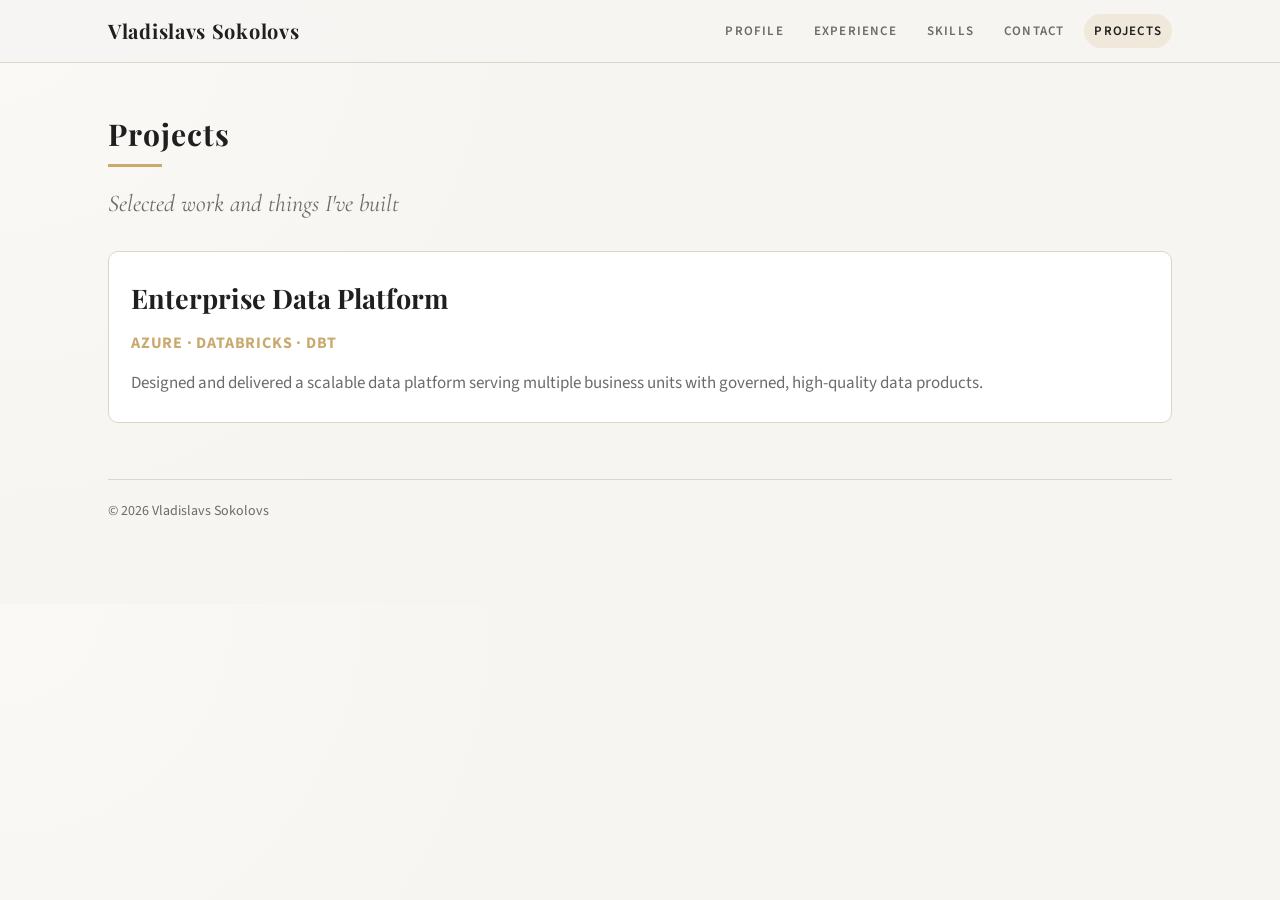
==== projects.html @ 94d73620 "Recreating navigation via top-bar" ====
<!DOCTYPE html>
<html lang="en">
<head>
<meta charset="UTF-8">
<meta name="viewport" content="width=device-width, initial-scale=1.0">
<title>Projects</title>
<link rel="preconnect" href="https://fonts.googleapis.com">
<link href="https://fonts.googleapis.com/css2?family=Playfair+Display:ital,wght@0,400;0,600;0,700;0,800;1,400&family=Source+Sans+3:ital,wght@0,300;0,400;0,500;0,600;0,700;1,400&family=Cormorant+Garamond:ital,wght@0,400;0,500;0,600;0,700;1,400&display=swap" rel="stylesheet">
<link rel="stylesheet" href="styles.css">
</head>
<body data-page="projects">
<header class="topbar">
  <div class="topbar-inner">
    <a class="brand" href="index.html" id="topName"></a>
    <nav class="topbar-nav">
      <a href="index.html#profile" class="top-link">Profile</a>
      <a href="index.html#experience" class="top-link">Experience</a>
      <a href="index.html#skills" class="top-link">Skills</a>
      <a href="index.html#contact" class="top-link">Contact</a>
      <a href="projects.html" class="top-link active">Projects</a>
    </nav>
  </div>
</header>

<main class="page-shell">
  <section id="projects">
    <h2 class="section-heading">Projects</h2>
    <p class="section-subtitle">Selected work and things I've built</p>
    <div class="projects-grid" id="projectsGrid"></div>
  </section>

  <footer class="site-footer">
    <span>&copy; <span id="footerYear"></span> <span id="footerName"></span></span>
  </footer>
</main>

<script src="app.js"></script>
</body>
</html>
---- styles.css ----
*, *::before, *::after { margin: 0; padding: 0; box-sizing: border-box; }

:root {
  --main-bg: #f7f5f2;
  --card-bg: #ffffff;
  --main-text: #2c2c2c;
  --muted: #6b6b6b;
  --heading-color: #1f1f1f;
  --accent: #c9a96e;
  --accent-hover: #b89350;
  --border: #ddd5ca;
  --topbar-bg: rgba(247, 245, 242, 0.92);
  --font-display: 'Playfair Display', Georgia, serif;
  --font-body: 'Source Sans 3', 'Segoe UI', sans-serif;
  --font-accent: 'Cormorant Garamond', Georgia, serif;
}

html { scroll-behavior: smooth; }

body {
  font-family: var(--font-body);
  background: radial-gradient(circle at 0% 0%, #fbf9f5 0%, var(--main-bg) 42%);
  color: var(--main-text);
  line-height: 1.7;
  font-size: 16px;
}

.topbar {
  position: sticky;
  top: 0;
  z-index: 20;
  backdrop-filter: blur(8px);
  background: var(--topbar-bg);
  border-bottom: 1px solid var(--border);
}

.topbar-inner {
  max-width: 1120px;
  margin: 0 auto;
  padding: 14px 28px;
  display: flex;
  align-items: center;
  justify-content: space-between;
  gap: 18px;
}

.brand {
  font-family: var(--font-display);
  font-size: 20px;
  font-weight: 700;
  letter-spacing: 0.7px;
  color: var(--heading-color);
  text-decoration: none;
  white-space: nowrap;
}

.topbar-nav {
  display: flex;
  flex-wrap: wrap;
  gap: 10px;
}

.top-link {
  text-decoration: none;
  color: var(--muted);
  font-size: 13px;
  font-weight: 600;
  text-transform: uppercase;
  letter-spacing: 1.2px;
  padding: 6px 10px;
  border-radius: 999px;
  transition: all 0.2s ease;
}

.top-link:hover,
.top-link.active {
  color: var(--heading-color);
  background: #efe8db;
}

.page-shell {
  max-width: 1120px;
  margin: 0 auto;
  padding: 46px 28px 80px;
}

section { margin-bottom: 56px; }

.section-heading {
  font-family: var(--font-display);
  font-size: 30px;
  color: var(--heading-color);
  letter-spacing: 1px;
  margin-bottom: 8px;
  position: relative;
  display: inline-block;
}

.section-heading::after {
  content: '';
  position: absolute;
  left: 0;
  bottom: -7px;
  width: 54px;
  height: 3px;
  background: var(--accent);
}

.section-subtitle {
  margin-top: 16px;
  margin-bottom: 26px;
  font-family: var(--font-accent);
  font-style: italic;
  font-size: 24px;
  color: var(--muted);
}

.intro-card {
  display: grid;
  grid-template-columns: 230px 1fr;
  gap: 28px;
  background: linear-gradient(140deg, #f1ece4 0%, #faf8f4 55%);
  border: 1px solid var(--border);
  border-radius: 14px;
  padding: 28px;
}

.intro-photo-wrap {
  display: flex;
  align-items: center;
  justify-content: center;
}

.photo-frame {
  width: 190px;
  height: 190px;
  border-radius: 50%;
  border: 3px solid var(--accent);
  overflow: hidden;
  box-shadow: 0 8px 24px rgba(0,0,0,0.14);
  background: #333;
}

.photo-img {
  width: 130%;
  height: 130%;
  object-fit: cover;
  object-position: 60% 15%;
  -webkit-filter: grayscale(1) saturate(0) contrast(1.06);
  filter: grayscale(1) saturate(0) contrast(1.06);
}

.hero-name {
  font-family: var(--font-display);
  font-size: 38px;
  line-height: 1.15;
  color: var(--heading-color);
  margin-bottom: 5px;
}

.hero-title {
  font-family: var(--font-accent);
  font-style: italic;
  font-size: 30px;
  color: var(--muted);
  margin-bottom: 16px;
}

.profile-text {
  font-size: 18px;
  max-width: 800px;
}

.timeline { position: relative; padding-left: 28px; }
.timeline::before {
  content: '';
  position: absolute;
  left: 6px;
  top: 6px;
  bottom: 0;
  width: 2px;
  background: var(--border);
}

.timeline-item { position: relative; margin-bottom: 34px; }
.timeline-item::before {
  content: '';
  position: absolute;
  left: -28px;
  top: 6px;
  width: 14px;
  height: 14px;
  border-radius: 50%;
  border: 3px solid var(--accent);
  background: var(--main-bg);
}

.timeline-date {
  color: var(--accent);
  font-family: var(--font-accent);
  font-size: 23px;
  font-weight: 600;
}

.timeline-company {
  font-family: var(--font-display);
  color: var(--heading-color);
  font-size: 36px;
  margin-top: 2px;
}

.timeline-role {
  font-family: var(--font-accent);
  color: var(--muted);
  font-style: italic;
  font-size: 22px;
  margin-bottom: 8px;
}

.timeline-desc { font-size: 17px; }

.skills-cloud {
  display: flex;
  flex-wrap: wrap;
  gap: 10px;
}

.skill-tag {
  display: inline-block;
  padding: 8px 14px;
  border: 1px solid var(--border);
  border-radius: 999px;
  font-size: 13px;
  color: #4b4b4b;
  background: #fff;
  transition: all 0.2s;
}

.skill-tag:hover {
  border-color: var(--accent);
  color: var(--accent-hover);
  transform: translateY(-1px);
}

.contact-grid {
  display: grid;
  grid-template-columns: repeat(auto-fit, minmax(250px, 1fr));
  gap: 14px;
}

.contact-item {
  border: 1px solid var(--border);
  background: #fff;
  border-radius: 10px;
  padding: 14px 16px;
  display: flex;
  align-items: center;
  gap: 10px;
  word-break: break-all;
}

.contact-item svg {
  width: 16px;
  height: 16px;
  fill: var(--accent);
  flex-shrink: 0;
}

.contact-item a {
  color: var(--main-text);
  text-decoration: none;
}

.contact-item a:hover { color: var(--accent-hover); }

.projects-grid {
  display: grid;
  grid-template-columns: repeat(auto-fit, minmax(300px, 1fr));
  gap: 22px;
}

.project-card {
  background: var(--card-bg);
  border: 1px solid var(--border);
  border-radius: 10px;
  padding: 24px 22px;
  transition: all 0.25s ease;
  position: relative;
  overflow: hidden;
}

.project-card::before {
  content: '';
  position: absolute;
  top: 0;
  left: 0;
  width: 100%;
  height: 3px;
  background: var(--accent);
  transform: scaleX(0);
  transform-origin: left;
  transition: transform 0.25s ease;
}

.project-card:hover {
  box-shadow: 0 8px 28px rgba(0,0,0,0.08);
  transform: translateY(-2px);
}

.project-card:hover::before { transform: scaleX(1); }

.project-card h3 {
  font-family: var(--font-display);
  font-size: 27px;
  color: var(--heading-color);
  margin-bottom: 8px;
}

.project-tech {
  font-size: 16px;
  font-weight: 700;
  letter-spacing: 0.8px;
  text-transform: uppercase;
  color: var(--accent);
  margin-bottom: 12px;
}

.project-card p {
  color: var(--muted);
  font-size: 17px;
}

.project-link {
  display: inline-block;
  margin-top: 12px;
  color: var(--accent);
  text-decoration: none;
  font-weight: 700;
}

.project-link:hover { color: var(--accent-hover); }

.empty-state {
  grid-column: 1 / -1;
  text-align: center;
  padding: 46px 20px;
  color: var(--muted);
  font-style: italic;
  font-family: var(--font-accent);
  font-size: 24px;
}

.site-footer {
  border-top: 1px solid var(--border);
  padding-top: 20px;
  color: var(--muted);
  font-size: 14px;
}

@media (max-width: 920px) {
  .topbar-inner,
  .page-shell { padding-left: 18px; padding-right: 18px; }

  .intro-card {
    grid-template-columns: 1fr;
    text-align: center;
  }

  .intro-photo-wrap { margin-bottom: 4px; }

  .hero-name { font-size: 30px; }
  .hero-title { font-size: 24px; }
  .section-heading { font-size: 28px; }
  .section-subtitle { font-size: 20px; }
  .timeline-company { font-size: 30px; }
  .timeline-role { font-size: 20px; }
  .timeline-date { font-size: 21px; }
}
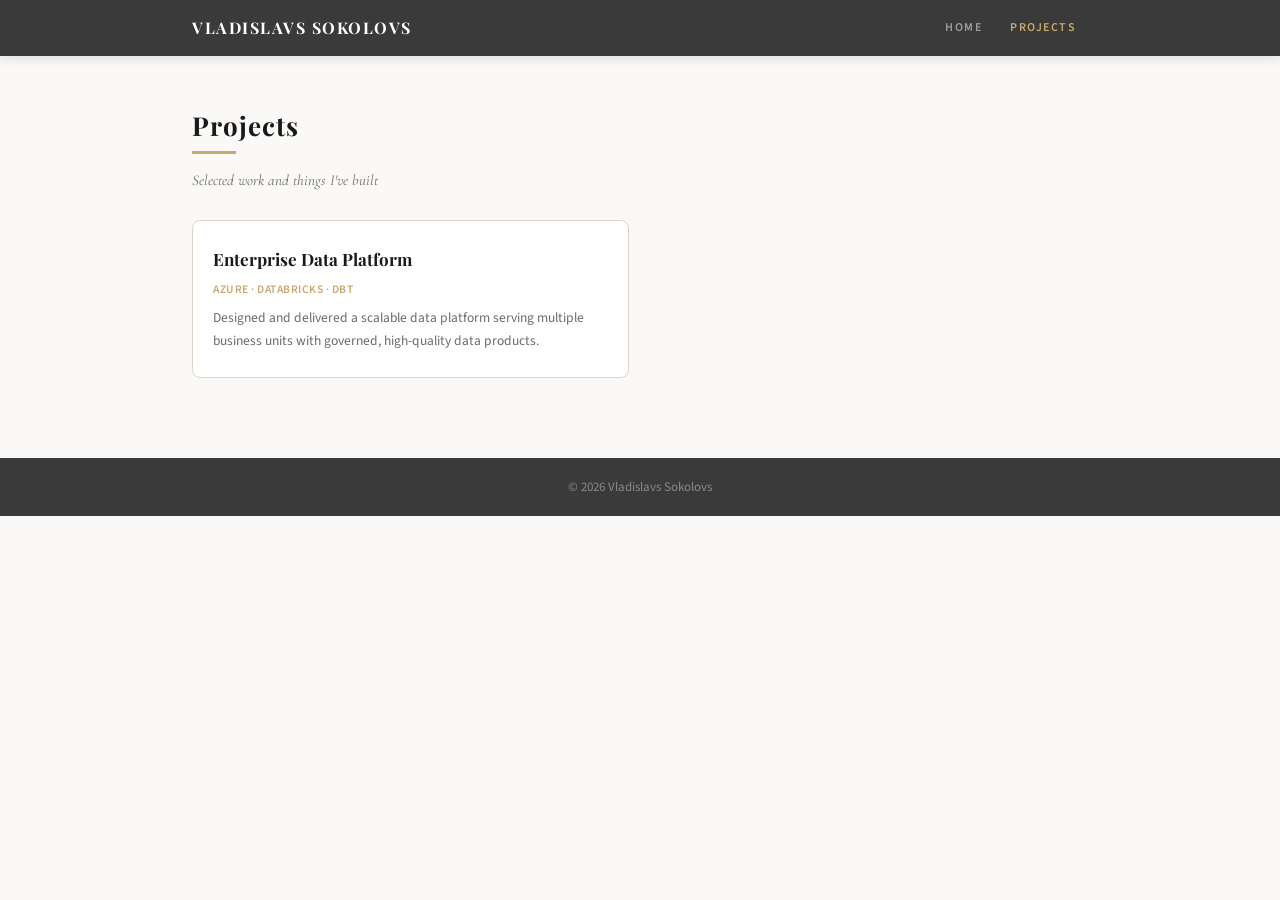
==== commit 07b2de75: "Refactoring" ====
--- a/projects.html
+++ b/projects.html
@@ -8,31 +8,27 @@
 <link href="https://fonts.googleapis.com/css2?family=Playfair+Display:ital,wght@0,400;0,600;0,700;0,800;1,400&family=Source+Sans+3:ital,wght@0,300;0,400;0,500;0,600;0,700;1,400&family=Cormorant+Garamond:ital,wght@0,400;0,500;0,600;0,700;1,400&display=swap" rel="stylesheet">
 <link rel="stylesheet" href="styles.css">
 </head>
-<body data-page="projects">
-<header class="topbar">
-  <div class="topbar-inner">
-    <a class="brand" href="index.html" id="topName"></a>
-    <nav class="topbar-nav">
-      <a href="index.html#profile" class="top-link">Profile</a>
-      <a href="index.html#experience" class="top-link">Experience</a>
-      <a href="index.html#skills" class="top-link">Skills</a>
-      <a href="index.html#contact" class="top-link">Contact</a>
-      <a href="projects.html" class="top-link active">Projects</a>
+<body>
+
+<header class="projects-topbar">
+  <div class="projects-topbar-inner">
+    <a class="projects-brand" href="index.html" id="projectsBrand"></a>
+    <nav class="projects-nav">
+      <a href="index.html">Home</a>
+      <a href="projects.html" class="active">Projects</a>
     </nav>
   </div>
 </header>
 
-<main class="page-shell">
-  <section id="projects">
-    <h2 class="section-heading">Projects</h2>
-    <p class="section-subtitle">Selected work and things I've built</p>
-    <div class="projects-grid" id="projectsGrid"></div>
-  </section>
+<main class="projects-page-content">
+  <h2 class="section-heading">Projects</h2>
+  <p class="section-subtitle">Selected work and things I've built</p>
+  <div class="projects-grid" id="projectsGrid"></div>
+</main>
 
-  <footer class="site-footer">
-    <span>&copy; <span id="footerYear"></span> <span id="footerName"></span></span>
-  </footer>
-</main>
+<footer class="projects-footer">
+  <span>&copy; <span id="footerYear"></span> <span id="footerName"></span></span>
+</footer>
 
 <script src="app.js"></script>
 </body>
--- a/styles.css
+++ b/styles.css
@@ -1,15 +1,19 @@
 *, *::before, *::after { margin: 0; padding: 0; box-sizing: border-box; }
 
 :root {
-  --main-bg: #f7f5f2;
+  --sidebar-bg: #3a3a3a;
+  --sidebar-dark: #2e2e2e;
+  --sidebar-text: #e8e4df;
+  --sidebar-accent: #c9a96e;
+  --main-bg: #faf9f7;
+  --main-text: #2d2d2d;
+  --heading-color: #1a1a1a;
+  --muted: #6b6b6b;
+  --border: #ddd5ca;
   --card-bg: #ffffff;
-  --main-text: #2c2c2c;
-  --muted: #6b6b6b;
-  --heading-color: #1f1f1f;
   --accent: #c9a96e;
-  --accent-hover: #b89350;
-  --border: #ddd5ca;
-  --topbar-bg: rgba(247, 245, 242, 0.92);
+  --accent-hover: #b8944f;
+  --sidebar-width: 300px;
   --font-display: 'Playfair Display', Georgia, serif;
   --font-body: 'Source Sans 3', 'Segoe UI', sans-serif;
   --font-accent: 'Cormorant Garamond', Georgia, serif;
@@ -19,360 +23,239 @@
 
 body {
   font-family: var(--font-body);
-  background: radial-gradient(circle at 0% 0%, #fbf9f5 0%, var(--main-bg) 42%);
+  background: var(--main-bg);
   color: var(--main-text);
   line-height: 1.7;
   font-size: 16px;
 }
 
-.topbar {
-  position: sticky;
-  top: 0;
-  z-index: 20;
-  backdrop-filter: blur(8px);
-  background: var(--topbar-bg);
-  border-bottom: 1px solid var(--border);
-}
-
-.topbar-inner {
-  max-width: 1120px;
-  margin: 0 auto;
-  padding: 14px 28px;
+.site-wrapper { display: flex; min-height: 100vh; }
+
+/* ===== SIDEBAR ===== */
+.sidebar {
+  width: var(--sidebar-width);
+  min-height: 100vh;
+  background: var(--sidebar-bg);
+  color: var(--sidebar-text);
   display: flex;
-  align-items: center;
-  justify-content: space-between;
-  gap: 18px;
-}
-
-.brand {
-  font-family: var(--font-display);
-  font-size: 20px;
-  font-weight: 700;
-  letter-spacing: 0.7px;
-  color: var(--heading-color);
-  text-decoration: none;
-  white-space: nowrap;
-}
-
-.topbar-nav {
-  display: flex;
-  flex-wrap: wrap;
-  gap: 10px;
-}
-
-.top-link {
-  text-decoration: none;
-  color: var(--muted);
-  font-size: 13px;
-  font-weight: 600;
-  text-transform: uppercase;
-  letter-spacing: 1.2px;
-  padding: 6px 10px;
-  border-radius: 999px;
-  transition: all 0.2s ease;
-}
-
-.top-link:hover,
-.top-link.active {
-  color: var(--heading-color);
-  background: #efe8db;
-}
-
-.page-shell {
-  max-width: 1120px;
-  margin: 0 auto;
-  padding: 46px 28px 80px;
-}
-
-section { margin-bottom: 56px; }
-
-.section-heading {
-  font-family: var(--font-display);
-  font-size: 30px;
-  color: var(--heading-color);
-  letter-spacing: 1px;
-  margin-bottom: 8px;
-  position: relative;
-  display: inline-block;
-}
-
-.section-heading::after {
-  content: '';
-  position: absolute;
-  left: 0;
-  bottom: -7px;
-  width: 54px;
-  height: 3px;
-  background: var(--accent);
-}
-
-.section-subtitle {
-  margin-top: 16px;
-  margin-bottom: 26px;
-  font-family: var(--font-accent);
-  font-style: italic;
-  font-size: 24px;
-  color: var(--muted);
-}
-
-.intro-card {
-  display: grid;
-  grid-template-columns: 230px 1fr;
-  gap: 28px;
-  background: linear-gradient(140deg, #f1ece4 0%, #faf8f4 55%);
-  border: 1px solid var(--border);
-  border-radius: 14px;
-  padding: 28px;
-}
-
-.intro-photo-wrap {
-  display: flex;
-  align-items: center;
-  justify-content: center;
-}
+  flex-direction: column;
+  flex-shrink: 0;
+}
+.sidebar-inner { padding: 44px 28px 24px; flex: 1; }
 
 .photo-frame {
-  width: 190px;
-  height: 190px;
+  width: 150px; height: 150px;
   border-radius: 50%;
-  border: 3px solid var(--accent);
+  border: 3px solid var(--sidebar-accent);
   overflow: hidden;
-  box-shadow: 0 8px 24px rgba(0,0,0,0.14);
-  background: #333;
-}
-
-.photo-img {
-  width: 130%;
-  height: 130%;
+  margin: 0 auto 22px;
+  background: #555;
+  display: flex; align-items: center; justify-content: center;
+  box-shadow: 0 4px 24px rgba(0,0,0,0.3);
+}
+.photo-frame .photo-img {
+  width: 130%; height: 130%;
   object-fit: cover;
   object-position: 60% 15%;
   -webkit-filter: grayscale(1) saturate(0) contrast(1.06);
   filter: grayscale(1) saturate(0) contrast(1.06);
 }
-
-.hero-name {
-  font-family: var(--font-display);
-  font-size: 38px;
-  line-height: 1.15;
-  color: var(--heading-color);
-  margin-bottom: 5px;
-}
-
-.hero-title {
+.photo-frame .initials {
+  font-family: var(--font-display);
+  font-size: 44px;
+  color: var(--sidebar-accent);
+  letter-spacing: 2px;
+  display: none;
+}
+
+.sidebar-name {
+  font-family: var(--font-display);
+  font-size: 18px; font-weight: 700;
+  text-align: center; letter-spacing: 2px;
+  text-transform: uppercase; margin-bottom: 4px; color: #fff;
+}
+.sidebar-title {
   font-family: var(--font-accent);
-  font-style: italic;
-  font-size: 30px;
-  color: var(--muted);
-  margin-bottom: 16px;
-}
-
-.profile-text {
-  font-size: 18px;
-  max-width: 800px;
-}
-
+  font-size: 14px; text-align: center;
+  color: var(--sidebar-accent);
+  font-style: italic; margin-bottom: 32px;
+}
+
+.sidebar-section { margin-bottom: 26px; }
+.sidebar-section-label {
+  font-family: var(--font-display);
+  font-size: 11px; letter-spacing: 3.5px;
+  text-transform: uppercase; color: var(--sidebar-accent);
+  margin-bottom: 12px; padding-bottom: 7px;
+  border-bottom: 1px solid rgba(255,255,255,0.1);
+}
+
+.contact-item {
+  display: flex; align-items: center; gap: 10px;
+  margin-bottom: 9px; font-size: 13px; word-break: break-all;
+}
+.contact-item svg { width: 14px; height: 14px; fill: var(--sidebar-accent); flex-shrink: 0; }
+.contact-item a { color: var(--sidebar-text); text-decoration: none; transition: color 0.2s; }
+.contact-item a:hover { color: var(--sidebar-accent); }
+
+.edu-item { margin-bottom: 14px; }
+.edu-school { font-weight: 600; font-size: 13px; color: #fff; }
+.edu-degree { font-size: 12px; color: rgba(255,255,255,0.65); font-style: italic; }
+.edu-year { font-size: 11px; color: var(--sidebar-accent); margin-top: 1px; }
+
+.skill-tag {
+  display: inline-block; padding: 3px 10px;
+  border: 1px solid rgba(255,255,255,0.18);
+  border-radius: 20px; font-size: 11px;
+  margin: 0 5px 6px 0; color: rgba(255,255,255,0.8);
+  transition: all 0.25s;
+}
+.skill-tag:hover { border-color: var(--sidebar-accent); color: var(--sidebar-accent); }
+
+.lang-item { margin-bottom: 10px; }
+.lang-name { font-size: 12px; margin-bottom: 4px; color: rgba(255,255,255,0.8); }
+.lang-bar-track { height: 3px; background: rgba(255,255,255,0.08); border-radius: 2px; overflow: hidden; }
+.lang-bar-fill { height: 100%; background: var(--sidebar-accent); border-radius: 2px; transition: width 0.8s ease; }
+
+.sidebar-nav {
+  background: var(--sidebar-dark); padding: 16px 28px;
+}
+.sidebar-nav a {
+  display: block; color: rgba(255,255,255,0.5);
+  text-decoration: none; font-size: 12px;
+  letter-spacing: 2px; text-transform: uppercase;
+  padding: 6px 0; transition: all 0.25s; font-weight: 500;
+}
+.sidebar-nav a:hover, .sidebar-nav a.active { color: var(--sidebar-accent); padding-left: 8px; }
+
+/* ===== MAIN CONTENT ===== */
+.main-content { flex: 1; min-height: 100vh; }
+.content-area { max-width: 780px; padding: 56px 52px 80px; }
+
+.section-heading {
+  font-family: var(--font-display);
+  font-size: 26px; font-weight: 700;
+  color: var(--heading-color); letter-spacing: 1px;
+  margin-bottom: 6px; position: relative; display: inline-block;
+}
+.section-heading::after {
+  content: ''; position: absolute; left: 0; bottom: -6px;
+  width: 44px; height: 3px; background: var(--accent);
+}
+.section-subtitle {
+  font-family: var(--font-accent);
+  font-size: 15px; color: var(--muted);
+  font-style: italic; margin-bottom: 26px; margin-top: 14px;
+}
+
+section { margin-bottom: 48px; }
+.profile-text { font-size: 15.5px; line-height: 1.85; max-width: 640px; }
+
+/* Timeline */
 .timeline { position: relative; padding-left: 28px; }
 .timeline::before {
-  content: '';
-  position: absolute;
-  left: 6px;
-  top: 6px;
-  bottom: 0;
-  width: 2px;
-  background: var(--border);
-}
-
-.timeline-item { position: relative; margin-bottom: 34px; }
+  content: ''; position: absolute;
+  left: 6px; top: 6px; bottom: 0;
+  width: 2px; background: var(--border);
+}
+.timeline-item { position: relative; margin-bottom: 30px; }
 .timeline-item::before {
-  content: '';
-  position: absolute;
-  left: -28px;
-  top: 6px;
-  width: 14px;
-  height: 14px;
-  border-radius: 50%;
+  content: ''; position: absolute;
+  left: -28px; top: 6px;
+  width: 14px; height: 14px; border-radius: 50%;
   border: 3px solid var(--accent);
-  background: var(--main-bg);
-}
-
-.timeline-date {
-  color: var(--accent);
-  font-family: var(--font-accent);
-  font-size: 23px;
-  font-weight: 600;
-}
-
-.timeline-company {
-  font-family: var(--font-display);
-  color: var(--heading-color);
-  font-size: 36px;
-  margin-top: 2px;
-}
-
-.timeline-role {
-  font-family: var(--font-accent);
-  color: var(--muted);
-  font-style: italic;
-  font-size: 22px;
-  margin-bottom: 8px;
-}
-
-.timeline-desc { font-size: 17px; }
-
-.skills-cloud {
-  display: flex;
-  flex-wrap: wrap;
-  gap: 10px;
-}
-
-.skill-tag {
-  display: inline-block;
-  padding: 8px 14px;
-  border: 1px solid var(--border);
-  border-radius: 999px;
-  font-size: 13px;
-  color: #4b4b4b;
-  background: #fff;
+  background: var(--main-bg); z-index: 1;
+}
+.timeline-date { font-family: var(--font-accent); font-size: 13px; color: var(--accent); font-weight: 600; margin-bottom: 3px; }
+.timeline-company { font-family: var(--font-display); font-size: 18px; font-weight: 700; color: var(--heading-color); margin-bottom: 2px; }
+.timeline-role { font-family: var(--font-accent); font-size: 14px; color: var(--muted); font-style: italic; margin-bottom: 8px; }
+.timeline-desc { font-size: 14px; line-height: 1.75; }
+
+/* Footer (home page) */
+.site-footer { border-top: 1px solid var(--border); padding: 18px 0; margin-top: 32px; font-size: 13px; color: var(--muted); }
+
+/* ===== PROJECTS PAGE ===== */
+.projects-topbar {
+  background: var(--sidebar-bg);
+  position: sticky; top: 0; z-index: 100;
+  box-shadow: 0 2px 12px rgba(0,0,0,0.12);
+}
+.projects-topbar-inner {
+  max-width: 960px; margin: 0 auto;
+  padding: 0 32px; height: 56px;
+  display: flex; align-items: center; justify-content: space-between;
+}
+.projects-brand {
+  font-family: var(--font-display);
+  font-size: 16px; font-weight: 700;
+  color: #fff; text-decoration: none;
+  letter-spacing: 1.5px; text-transform: uppercase;
+}
+.projects-nav { display: flex; gap: 4px; }
+.projects-nav a {
+  color: rgba(255,255,255,0.5); text-decoration: none;
+  font-size: 12px; font-weight: 600;
+  letter-spacing: 1.5px; text-transform: uppercase;
+  padding: 6px 12px; border-radius: 4px;
   transition: all 0.2s;
 }
-
-.skill-tag:hover {
-  border-color: var(--accent);
-  color: var(--accent-hover);
-  transform: translateY(-1px);
-}
-
-.contact-grid {
-  display: grid;
-  grid-template-columns: repeat(auto-fit, minmax(250px, 1fr));
-  gap: 14px;
-}
-
-.contact-item {
-  border: 1px solid var(--border);
-  background: #fff;
-  border-radius: 10px;
-  padding: 14px 16px;
-  display: flex;
-  align-items: center;
-  gap: 10px;
-  word-break: break-all;
-}
-
-.contact-item svg {
-  width: 16px;
-  height: 16px;
-  fill: var(--accent);
-  flex-shrink: 0;
-}
-
-.contact-item a {
-  color: var(--main-text);
-  text-decoration: none;
-}
-
-.contact-item a:hover { color: var(--accent-hover); }
-
-.projects-grid {
-  display: grid;
-  grid-template-columns: repeat(auto-fit, minmax(300px, 1fr));
-  gap: 22px;
-}
-
+.projects-nav a:hover, .projects-nav a.active { color: var(--accent); }
+
+.projects-page-content {
+  max-width: 960px; margin: 0 auto;
+  padding: 48px 32px 80px;
+}
+
+.projects-grid { display: grid; grid-template-columns: repeat(auto-fill, minmax(290px, 1fr)); gap: 22px; }
 .project-card {
-  background: var(--card-bg);
-  border: 1px solid var(--border);
-  border-radius: 10px;
-  padding: 24px 22px;
-  transition: all 0.25s ease;
-  position: relative;
-  overflow: hidden;
-}
-
+  background: var(--card-bg); border: 1px solid var(--border);
+  border-radius: 8px; padding: 24px 20px;
+  transition: all 0.3s ease; position: relative; overflow: hidden;
+}
 .project-card::before {
-  content: '';
-  position: absolute;
-  top: 0;
-  left: 0;
-  width: 100%;
-  height: 3px;
-  background: var(--accent);
-  transform: scaleX(0);
-  transform-origin: left;
-  transition: transform 0.25s ease;
-}
-
-.project-card:hover {
-  box-shadow: 0 8px 28px rgba(0,0,0,0.08);
-  transform: translateY(-2px);
-}
-
+  content: ''; position: absolute; top: 0; left: 0;
+  width: 100%; height: 3px; background: var(--accent);
+  transform: scaleX(0); transform-origin: left; transition: transform 0.3s ease;
+}
+.project-card:hover { box-shadow: 0 6px 28px rgba(0,0,0,0.07); transform: translateY(-2px); }
 .project-card:hover::before { transform: scaleX(1); }
-
-.project-card h3 {
-  font-family: var(--font-display);
-  font-size: 27px;
-  color: var(--heading-color);
-  margin-bottom: 8px;
-}
-
-.project-tech {
-  font-size: 16px;
-  font-weight: 700;
-  letter-spacing: 0.8px;
-  text-transform: uppercase;
-  color: var(--accent);
-  margin-bottom: 12px;
-}
-
-.project-card p {
-  color: var(--muted);
-  font-size: 17px;
-}
-
-.project-link {
-  display: inline-block;
-  margin-top: 12px;
-  color: var(--accent);
-  text-decoration: none;
-  font-weight: 700;
-}
-
+.project-card h3 { font-family: var(--font-display); font-size: 17px; color: var(--heading-color); margin-bottom: 6px; }
+.project-tech { font-size: 11.5px; color: var(--accent); font-weight: 600; letter-spacing: 0.5px; text-transform: uppercase; margin-bottom: 8px; }
+.project-card p { font-size: 13.5px; line-height: 1.7; color: var(--muted); }
+.project-link { display: inline-block; margin-top: 12px; color: var(--accent); text-decoration: none; font-size: 13px; font-weight: 600; transition: color 0.2s; }
 .project-link:hover { color: var(--accent-hover); }
-
-.empty-state {
-  grid-column: 1 / -1;
-  text-align: center;
-  padding: 46px 20px;
-  color: var(--muted);
-  font-style: italic;
-  font-family: var(--font-accent);
-  font-size: 24px;
-}
-
-.site-footer {
-  border-top: 1px solid var(--border);
-  padding-top: 20px;
-  color: var(--muted);
-  font-size: 14px;
-}
-
-@media (max-width: 920px) {
-  .topbar-inner,
-  .page-shell { padding-left: 18px; padding-right: 18px; }
-
-  .intro-card {
-    grid-template-columns: 1fr;
-    text-align: center;
+.empty-state { text-align: center; padding: 40px 20px; color: var(--muted); font-style: italic; font-family: var(--font-accent); font-size: 16px; grid-column: 1 / -1; }
+
+.projects-footer {
+  background: var(--sidebar-bg); color: rgba(255,255,255,0.4);
+  padding: 18px 0; font-size: 13px; text-align: center;
+}
+
+/* ===== MOBILE ===== */
+.mobile-header { display: none; background: var(--sidebar-bg); color: #fff; padding: 14px 20px; position: sticky; top: 0; z-index: 200; align-items: center; justify-content: space-between; }
+.mobile-header .mname { font-family: var(--font-display); font-size: 15px; font-weight: 700; letter-spacing: 1px; }
+.hamburger { background: none; border: none; color: #fff; font-size: 22px; cursor: pointer; }
+.sidebar-overlay { display: none; position: fixed; inset: 0; background: rgba(0,0,0,0.5); z-index: 250; }
+.sidebar-overlay.active { display: block; }
+
+@media (max-width: 900px) {
+  .sidebar {
+    position: fixed; top: 0; left: 0;
+    width: var(--sidebar-width); height: 100vh;
+    overflow-y: auto; z-index: 300;
+    transform: translateX(-100%);
+    transition: transform 0.35s ease;
   }
-
-  .intro-photo-wrap { margin-bottom: 4px; }
-
-  .hero-name { font-size: 30px; }
-  .hero-title { font-size: 24px; }
-  .section-heading { font-size: 28px; }
-  .section-subtitle { font-size: 20px; }
-  .timeline-company { font-size: 30px; }
-  .timeline-role { font-size: 20px; }
-  .timeline-date { font-size: 21px; }
-}
+  .sidebar.open { transform: translateX(0); }
+  .mobile-header { display: flex; }
+  .content-area { padding: 28px 18px 50px; }
+
+  .projects-topbar-inner { padding: 0 18px; }
+  .projects-page-content { padding: 32px 18px 60px; }
+  .projects-grid { grid-template-columns: 1fr; }
+}
+
+/* ===== ANIMATIONS ===== */
+@keyframes fadeUp { from { opacity: 0; transform: translateY(16px); } to { opacity: 1; transform: translateY(0); } }
+section { animation: fadeUp 0.45s ease both; }
+section:nth-child(2) { animation-delay: 0.08s; }
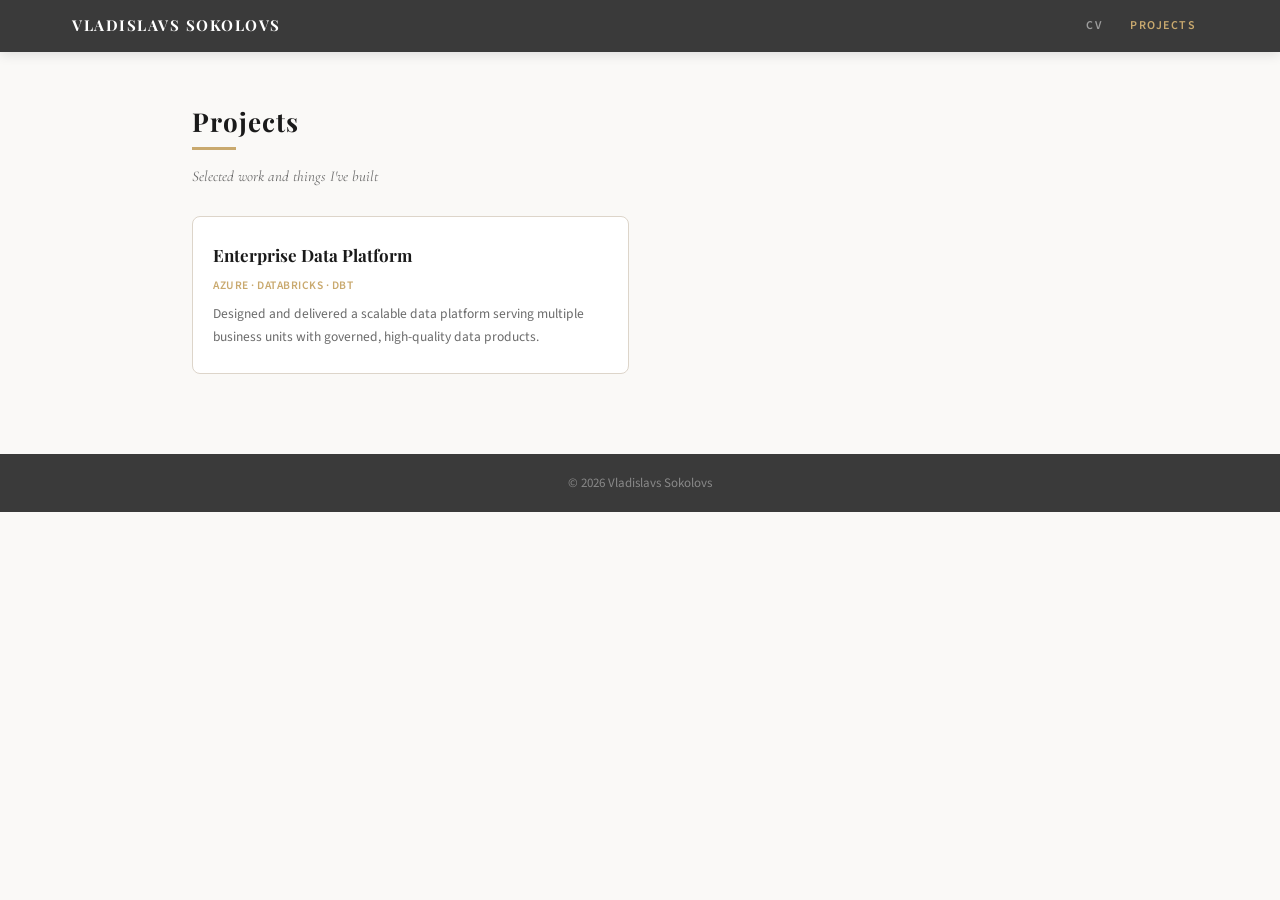
==== commit a92bb05e: "Refactoring" ====
--- a/projects.html
+++ b/projects.html
@@ -10,12 +10,12 @@
 </head>
 <body>
 
-<header class="projects-topbar">
-  <div class="projects-topbar-inner">
-    <a class="projects-brand" href="index.html" id="projectsBrand"></a>
-    <nav class="projects-nav">
-      <a href="index.html">Home</a>
-      <a href="projects.html" class="active">Projects</a>
+<header class="topbar">
+  <div class="topbar-inner">
+    <a class="topbar-brand" href="index.html" id="projectsBrand"></a>
+    <nav class="topbar-nav">
+      <a href="index.html" class="topbar-link">CV</a>
+      <a href="projects.html" class="topbar-link active">Projects</a>
     </nav>
   </div>
 </header>
--- a/styles.css
+++ b/styles.css
@@ -117,16 +117,41 @@
 .lang-bar-track { height: 3px; background: rgba(255,255,255,0.08); border-radius: 2px; overflow: hidden; }
 .lang-bar-fill { height: 100%; background: var(--sidebar-accent); border-radius: 2px; transition: width 0.8s ease; }
 
-.sidebar-nav {
-  background: var(--sidebar-dark); padding: 16px 28px;
-}
-.sidebar-nav a {
-  display: block; color: rgba(255,255,255,0.5);
-  text-decoration: none; font-size: 12px;
-  letter-spacing: 2px; text-transform: uppercase;
-  padding: 6px 0; transition: all 0.25s; font-weight: 500;
-}
-.sidebar-nav a:hover, .sidebar-nav a.active { color: var(--sidebar-accent); padding-left: 8px; }
+/* ===== TOPBAR ===== */
+.topbar {
+  background: var(--sidebar-bg);
+  position: sticky; top: 0; z-index: 100;
+  box-shadow: 0 2px 12px rgba(0,0,0,0.12);
+}
+.topbar-inner {
+  max-width: 1200px; margin: 0 auto;
+  padding: 0 32px; height: 52px;
+  display: flex; align-items: center; justify-content: space-between;
+}
+.topbar-brand {
+  font-family: var(--font-display);
+  font-size: 15px; font-weight: 700;
+  color: #fff; text-decoration: none;
+  letter-spacing: 1.5px; text-transform: uppercase;
+}
+.topbar-nav { display: flex; gap: 4px; }
+.topbar-link {
+  color: rgba(255,255,255,0.5); text-decoration: none;
+  font-size: 12px; font-weight: 600;
+  letter-spacing: 1.5px; text-transform: uppercase;
+  padding: 6px 12px; border-radius: 4px;
+  transition: all 0.2s;
+}
+.topbar-link:hover, .topbar-link.active { color: var(--sidebar-accent); }
+.topbar-hamburger {
+  display: none; background: none; border: none;
+  color: #fff; font-size: 22px; cursor: pointer; padding: 4px;
+}
+.sidebar-overlay {
+  display: none; position: fixed; inset: 0;
+  background: rgba(0,0,0,0.5); z-index: 250;
+}
+.sidebar-overlay.active { display: block; }
 
 /* ===== MAIN CONTENT ===== */
 .main-content { flex: 1; min-height: 100vh; }
@@ -175,31 +200,6 @@
 .site-footer { border-top: 1px solid var(--border); padding: 18px 0; margin-top: 32px; font-size: 13px; color: var(--muted); }
 
 /* ===== PROJECTS PAGE ===== */
-.projects-topbar {
-  background: var(--sidebar-bg);
-  position: sticky; top: 0; z-index: 100;
-  box-shadow: 0 2px 12px rgba(0,0,0,0.12);
-}
-.projects-topbar-inner {
-  max-width: 960px; margin: 0 auto;
-  padding: 0 32px; height: 56px;
-  display: flex; align-items: center; justify-content: space-between;
-}
-.projects-brand {
-  font-family: var(--font-display);
-  font-size: 16px; font-weight: 700;
-  color: #fff; text-decoration: none;
-  letter-spacing: 1.5px; text-transform: uppercase;
-}
-.projects-nav { display: flex; gap: 4px; }
-.projects-nav a {
-  color: rgba(255,255,255,0.5); text-decoration: none;
-  font-size: 12px; font-weight: 600;
-  letter-spacing: 1.5px; text-transform: uppercase;
-  padding: 6px 12px; border-radius: 4px;
-  transition: all 0.2s;
-}
-.projects-nav a:hover, .projects-nav a.active { color: var(--accent); }
 
 .projects-page-content {
   max-width: 960px; margin: 0 auto;
@@ -232,13 +232,8 @@
 }
 
 /* ===== MOBILE ===== */
-.mobile-header { display: none; background: var(--sidebar-bg); color: #fff; padding: 14px 20px; position: sticky; top: 0; z-index: 200; align-items: center; justify-content: space-between; }
-.mobile-header .mname { font-family: var(--font-display); font-size: 15px; font-weight: 700; letter-spacing: 1px; }
-.hamburger { background: none; border: none; color: #fff; font-size: 22px; cursor: pointer; }
-.sidebar-overlay { display: none; position: fixed; inset: 0; background: rgba(0,0,0,0.5); z-index: 250; }
-.sidebar-overlay.active { display: block; }
-
 @media (max-width: 900px) {
+  .topbar-hamburger { display: block; }
   .sidebar {
     position: fixed; top: 0; left: 0;
     width: var(--sidebar-width); height: 100vh;
@@ -247,10 +242,8 @@
     transition: transform 0.35s ease;
   }
   .sidebar.open { transform: translateX(0); }
-  .mobile-header { display: flex; }
   .content-area { padding: 28px 18px 50px; }
-
-  .projects-topbar-inner { padding: 0 18px; }
+  .topbar-inner { padding: 0 18px; }
   .projects-page-content { padding: 32px 18px 60px; }
   .projects-grid { grid-template-columns: 1fr; }
 }
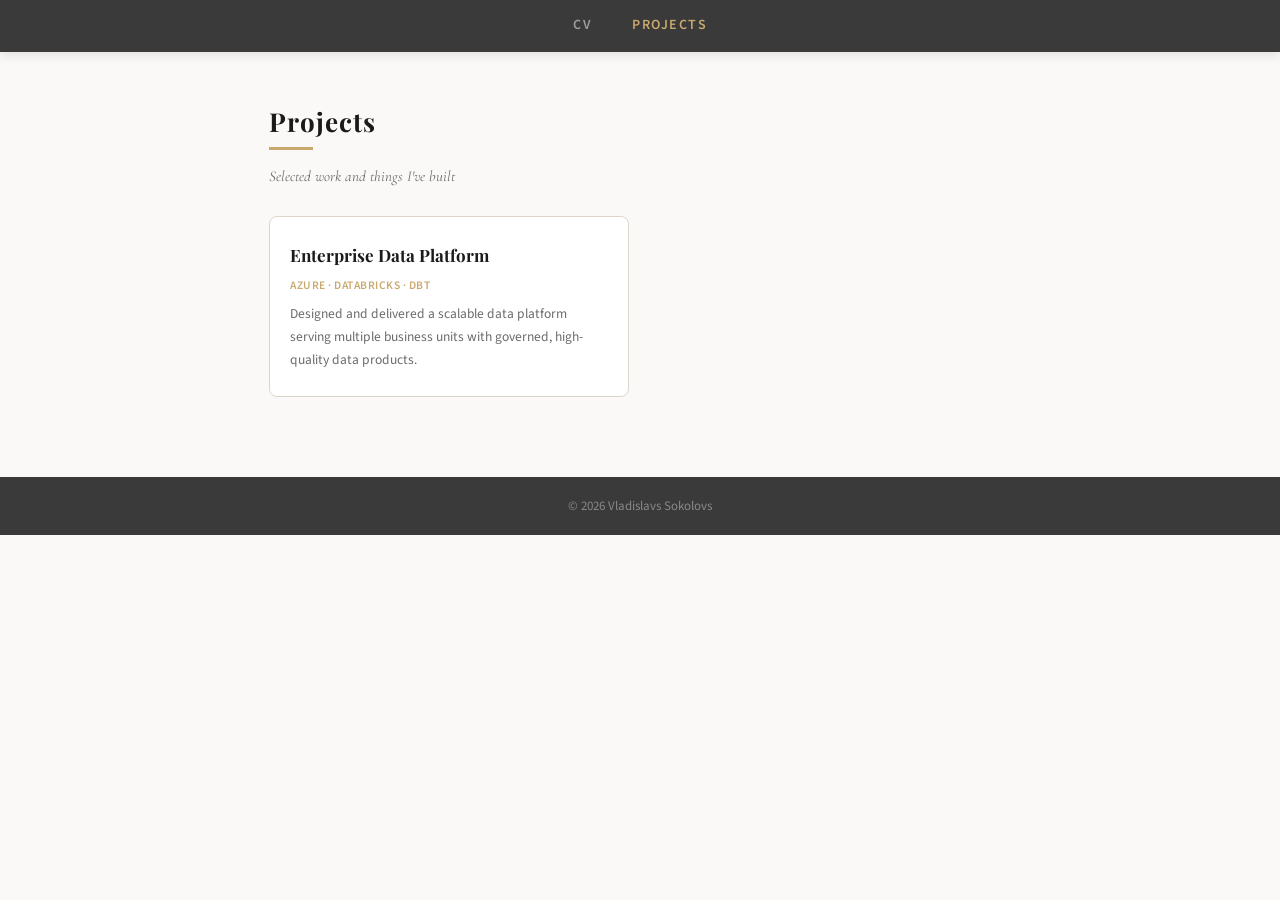
==== commit fa888868: "Refactor" ====
--- a/projects.html
+++ b/projects.html
@@ -12,7 +12,6 @@
 
 <header class="topbar">
   <div class="topbar-inner">
-    <a class="topbar-brand" href="index.html" id="projectsBrand"></a>
     <nav class="topbar-nav">
       <a href="index.html" class="topbar-link">CV</a>
       <a href="projects.html" class="topbar-link active">Projects</a>
--- a/styles.css
+++ b/styles.css
@@ -27,14 +27,14 @@
   color: var(--main-text);
   line-height: 1.7;
   font-size: 16px;
-}
-
-.site-wrapper { display: flex; min-height: 100vh; }
+  display: flex; flex-direction: column; min-height: 100vh;
+}
+
+.site-wrapper { display: flex; flex: 1; }
 
 /* ===== SIDEBAR ===== */
 .sidebar {
   width: var(--sidebar-width);
-  min-height: 100vh;
   background: var(--sidebar-bg);
   color: var(--sidebar-text);
   display: flex;
@@ -126,26 +126,22 @@
 .topbar-inner {
   max-width: 1200px; margin: 0 auto;
   padding: 0 32px; height: 52px;
-  display: flex; align-items: center; justify-content: space-between;
-}
-.topbar-brand {
-  font-family: var(--font-display);
-  font-size: 15px; font-weight: 700;
-  color: #fff; text-decoration: none;
-  letter-spacing: 1.5px; text-transform: uppercase;
-}
-.topbar-nav { display: flex; gap: 4px; }
+  display: flex; align-items: center; justify-content: center;
+  position: relative;
+}
+.topbar-nav { display: flex; gap: 8px; }
 .topbar-link {
   color: rgba(255,255,255,0.5); text-decoration: none;
-  font-size: 12px; font-weight: 600;
+  font-size: 14px; font-weight: 600;
   letter-spacing: 1.5px; text-transform: uppercase;
-  padding: 6px 12px; border-radius: 4px;
+  padding: 6px 16px; border-radius: 4px;
   transition: all 0.2s;
 }
 .topbar-link:hover, .topbar-link.active { color: var(--sidebar-accent); }
 .topbar-hamburger {
   display: none; background: none; border: none;
   color: #fff; font-size: 22px; cursor: pointer; padding: 4px;
+  position: absolute; left: 18px;
 }
 .sidebar-overlay {
   display: none; position: fixed; inset: 0;
@@ -154,7 +150,7 @@
 .sidebar-overlay.active { display: block; }
 
 /* ===== MAIN CONTENT ===== */
-.main-content { flex: 1; min-height: 100vh; }
+.main-content { flex: 1; }
 .content-area { max-width: 780px; padding: 56px 52px 80px; }
 
 .section-heading {
@@ -196,8 +192,12 @@
 .timeline-role { font-family: var(--font-accent); font-size: 14px; color: var(--muted); font-style: italic; margin-bottom: 8px; }
 .timeline-desc { font-size: 14px; line-height: 1.75; }
 
-/* Footer (home page) */
-.site-footer { border-top: 1px solid var(--border); padding: 18px 0; margin-top: 32px; font-size: 13px; color: var(--muted); }
+/* Footer */
+.site-footer {
+  background: var(--sidebar-dark); color: rgba(255,255,255,0.4);
+  padding: 18px 0; font-size: 13px; text-align: center;
+  border-top: 1px solid rgba(255,255,255,0.1);
+}
 
 /* ===== PROJECTS PAGE ===== */
 
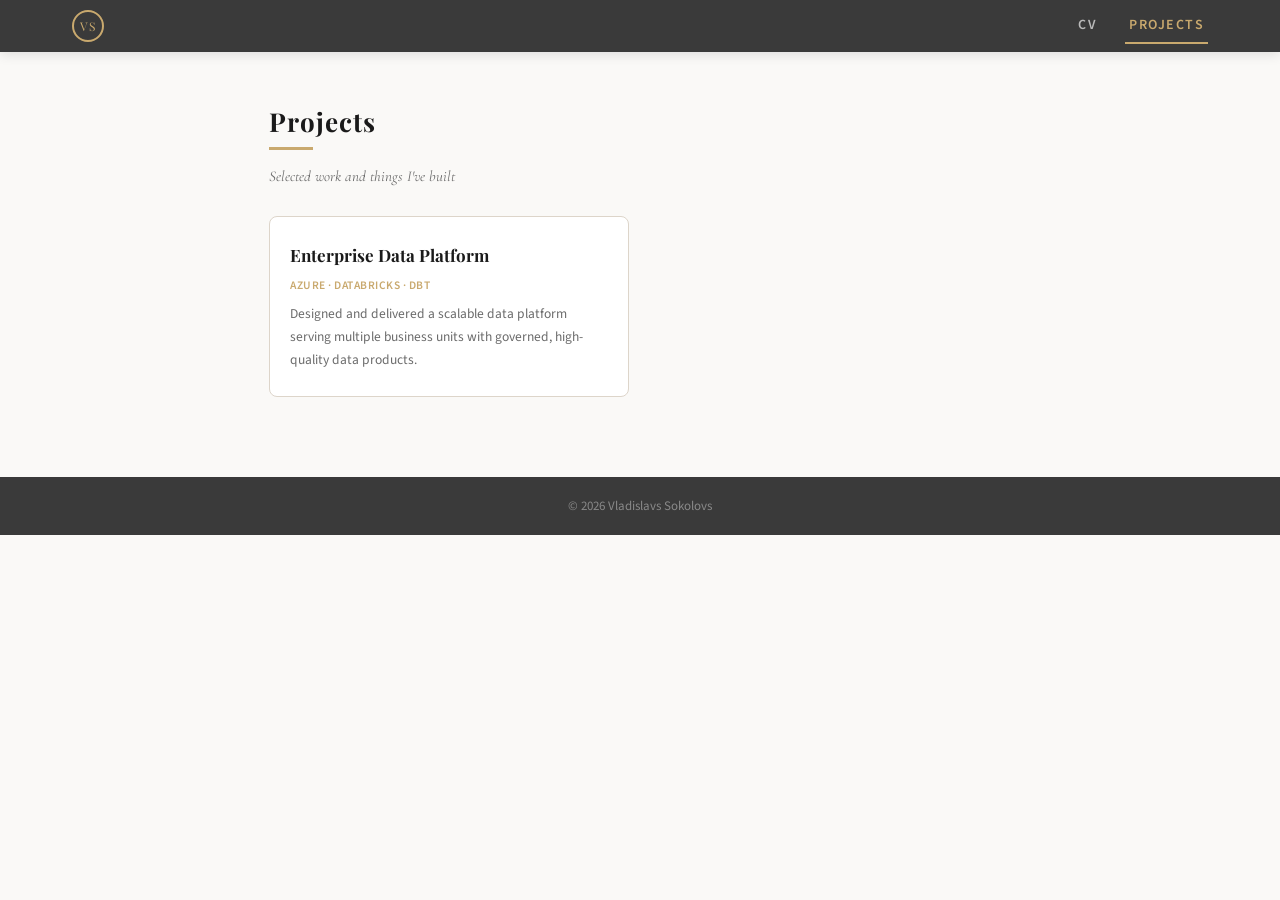
==== commit 99a55942: "Fix" ====
--- a/projects.html
+++ b/projects.html
@@ -12,6 +12,7 @@
 
 <header class="topbar">
   <div class="topbar-inner">
+    <a href="index.html" class="topbar-brand" id="topbarBrand"></a>
     <nav class="topbar-nav">
       <a href="index.html" class="topbar-link">CV</a>
       <a href="projects.html" class="topbar-link active">Projects</a>
--- a/styles.css
+++ b/styles.css
@@ -112,6 +112,34 @@
 }
 .skill-tag:hover { border-color: var(--sidebar-accent); color: var(--sidebar-accent); }
 
+/* Collapsible toggle */
+.collapsible-toggle {
+  cursor: pointer; display: flex; align-items: center; justify-content: space-between;
+  user-select: none;
+}
+.toggle-arrow {
+  font-size: 12px; transition: transform 0.3s ease; display: inline-block;
+  color: var(--sidebar-accent);
+}
+.collapsible-toggle.collapsed .toggle-arrow { transform: rotate(-90deg); }
+.collapsible-content {
+  overflow: hidden; transition: max-height 0.35s ease, opacity 0.3s ease;
+  max-height: 500px; opacity: 1;
+}
+.collapsible-content.collapsed {
+  max-height: 0; opacity: 0;
+}
+
+/* Skills show more */
+.skill-tag.hidden-skill { display: none; }
+.skills-show-more {
+  background: none; border: 1px solid rgba(255,255,255,0.15);
+  color: var(--sidebar-accent); font-size: 11px; padding: 3px 14px;
+  border-radius: 20px; cursor: pointer; margin-top: 6px;
+  transition: all 0.25s; font-family: var(--font-body);
+}
+.skills-show-more:hover { border-color: var(--sidebar-accent); background: rgba(201,169,110,0.1); }
+
 .lang-item { margin-bottom: 10px; }
 .lang-name { font-size: 12px; margin-bottom: 4px; color: rgba(255,255,255,0.8); }
 .lang-bar-track { height: 3px; background: rgba(255,255,255,0.08); border-radius: 2px; overflow: hidden; }
@@ -126,22 +154,37 @@
 .topbar-inner {
   max-width: 1200px; margin: 0 auto;
   padding: 0 32px; height: 52px;
+  display: flex; align-items: center; justify-content: space-between;
+}
+.topbar-brand {
+  width: 32px; height: 32px; border-radius: 50%;
+  border: 2px solid var(--sidebar-accent);
   display: flex; align-items: center; justify-content: center;
-  position: relative;
-}
-.topbar-nav { display: flex; gap: 8px; }
+  font-family: var(--font-display); font-size: 12px;
+  color: var(--sidebar-accent); letter-spacing: 1px;
+  text-decoration: none; flex-shrink: 0;
+  transition: all 0.25s;
+}
+.topbar-brand:hover { background: rgba(201,169,110,0.12); }
+.topbar-nav { display: flex; gap: 24px; }
 .topbar-link {
-  color: rgba(255,255,255,0.5); text-decoration: none;
+  color: rgba(255,255,255,0.65); text-decoration: none;
   font-size: 14px; font-weight: 600;
   letter-spacing: 1.5px; text-transform: uppercase;
-  padding: 6px 16px; border-radius: 4px;
-  transition: all 0.2s;
-}
-.topbar-link:hover, .topbar-link.active { color: var(--sidebar-accent); }
+  padding: 6px 4px; position: relative;
+  transition: color 0.2s;
+}
+.topbar-link::after {
+  content: ''; position: absolute; left: 0; bottom: 0;
+  width: 100%; height: 2px; background: var(--sidebar-accent);
+  transform: scaleX(0); transition: transform 0.25s ease;
+}
+.topbar-link:hover { color: rgba(255,255,255,0.9); }
+.topbar-link.active { color: var(--sidebar-accent); }
+.topbar-link.active::after { transform: scaleX(1); }
 .topbar-hamburger {
   display: none; background: none; border: none;
   color: #fff; font-size: 22px; cursor: pointer; padding: 4px;
-  position: absolute; left: 18px;
 }
 .sidebar-overlay {
   display: none; position: fixed; inset: 0;
